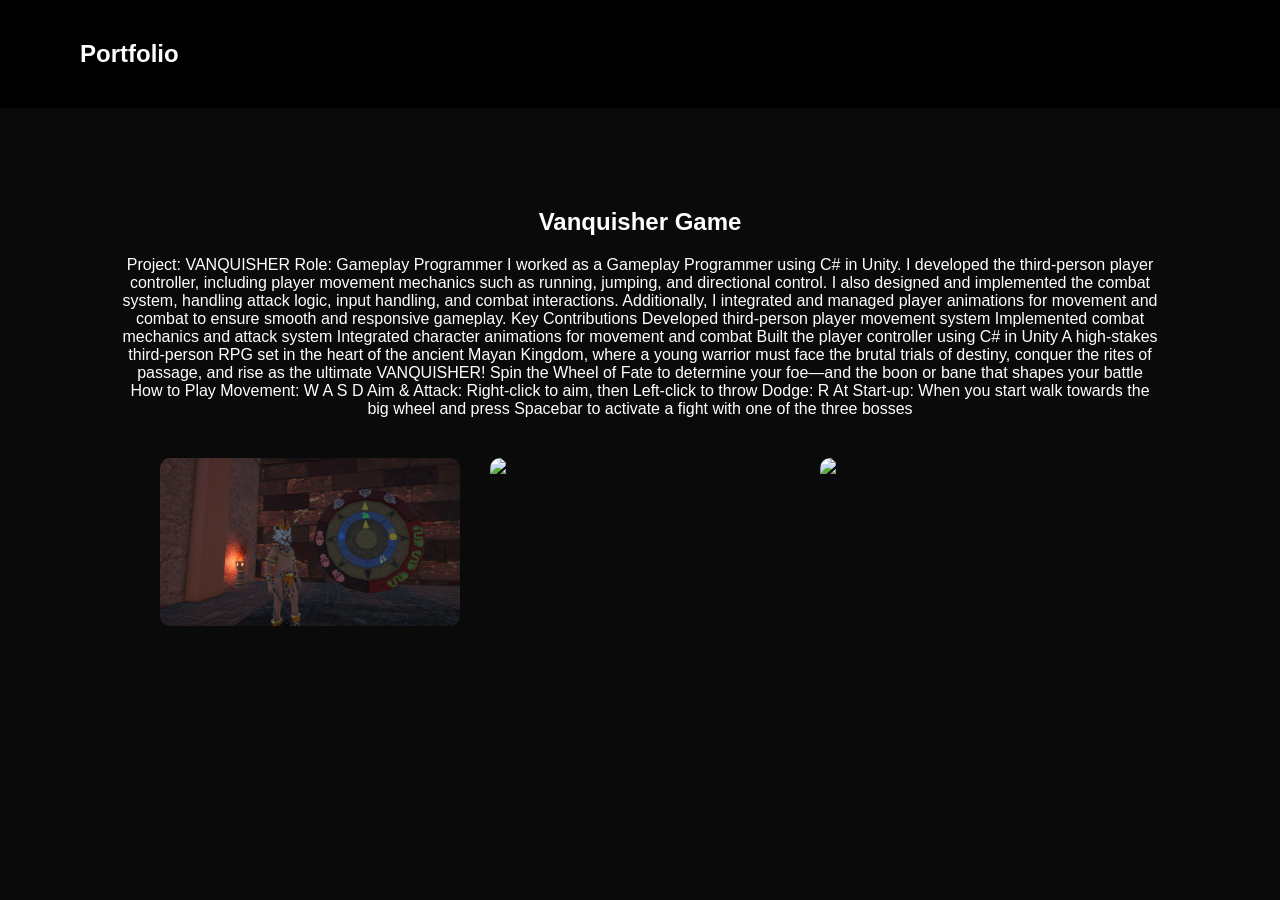
==== vanquisher.html @ a4947632 "Update vanquisher.html" ====
<!DOCTYPE html>
<html lang="en">

<head>
<meta charset="UTF-8">
<title>Vanquisher Game</title>

<link rel="stylesheet" href="style.css">

</head>

<body>

<nav class="navbar">
<h2>Portfolio</h2>
</nav>

<section class="game-page">

<h1>Vanquisher Game</h1>

<p>
Project: VANQUISHER
Role: Gameplay Programmer

I worked as a Gameplay Programmer using C# in Unity. I developed the third-person player controller, including player movement mechanics such as running, jumping, and directional control. I also designed and implemented the combat system, handling attack logic, input handling, and combat interactions. Additionally, I integrated and managed player animations for movement and combat to ensure smooth and responsive gameplay.

Key Contributions

Developed third-person player movement system

Implemented combat mechanics and attack system

Integrated character animations for movement and combat

Built the player controller using C# in Unity

  
A high-stakes third-person RPG set in the heart of the ancient Mayan Kingdom, where a young warrior must face the brutal trials of destiny, conquer the rites of passage, and rise as the ultimate VANQUISHER!

Spin the Wheel of Fate to determine your foe—and the boon or bane that shapes your battle

How to Play

Movement: W A S D

Aim & Attack: Right-click to aim, then Left-click to throw

Dodge: R

At Start-up: When you start walk towards the big wheel and press Spacebar to activate a fight with one of the three bosses

</p>

<div class="game-images">

<img src="images/Ekmi+w.jpg">
<img src="images/game2.jpg">
<img src="images/game3.jpg">

</div>

</section>

</body>

</html>
---- style.css ----
body{
margin:0;
font-family:'Inter',sans-serif;
background:#0a0a0a;
color:white;
}


/* NAVBAR */

.navbar{
display:flex;
justify-content:space-between;
padding:20px 80px;
background:black;
}

.navbar ul{
display:flex;
gap:30px;
list-style:none;
}


/* INTRO SECTION */

.intro{
padding:80px 100px;
}

.intro-container{
display:flex;
align-items:center;
justify-content:space-between;
gap:60px;
}

.intro-text{
width:50%;
}

.intro-text h1{
font-size:48px;
margin-bottom:20px;
}

.intro-text p{
font-size:18px;
line-height:1.6;
opacity:0.8;
}

.intro-image{
width:50%;
display:flex;
justify-content:flex-end;
}

.intro-image img{
width:450px;
border-radius:10px;
}

/* PROFILE IMAGE CONTAINER */

.profile-circle{
width:260px;
height:260px;
border-radius:50%;
display:flex;
align-items:center;
justify-content:center;
position:relative;
}

/* PROFILE IMAGE */

.profile-circle img{
width:240px;
height:240px;
border-radius:50%;
object-fit:cover;
z-index:2;
}

/* NEON ROTATING BORDER */

.profile-circle::before{
content:"";
position:absolute;
width:280px;
height:280px;
border-radius:50%;

background:linear-gradient(
0deg,
#00f7ff,
#ff00ff,
#00f7ff
);

animation:spin 4s linear infinite;

filter:blur(8px);
opacity:0.9;
}

/* INNER BACKGROUND */

.profile-circle::after{
content:"";
position:absolute;
width:260px;
height:260px;
background:#0a0a0a;
border-radius:50%;
z-index:1;
}

/* ROTATION ANIMATION */

@keyframes spin{
0%{
transform:rotate(0deg);
}

100%{
transform:rotate(360deg);
}
}

/* WORK SECTION */

.work{
padding:100px 80px;
text-align:center;
}

.grid{
display:grid;
grid-template-columns:repeat(auto-fit,minmax(250px,1fr));
gap:30px;
margin-top:40px;
}

.card{
background:#111;
padding:20px;
border-radius:10px;
transition:0.3s;
}

.card img{
width:100%;
border-radius:8px;
}

.card:hover{
transform:translateY(-10px);
box-shadow:0 0 15px rgba(255,255,255,0.2);
}


.card-link{
text-decoration:none;
color:white;
}

.game-page{
padding:80px 120px;
text-align:center;
}

.game-images{
margin-top:40px;
display:flex;
gap:30px;
justify-content:center;
flex-wrap:wrap;
}

.game-images img{
width:300px;
border-radius:10px;
}


/* ABOUT */

.about{
padding:100px 80px;
text-align:center;
}

.about p{
max-width:600px;
margin:auto;
opacity:0.8;
}


/* FOOTER */

footer{
padding:30px;
text-align:center;
background:black;
margin-top:60px;
};
text-align:center;
background:black;
}
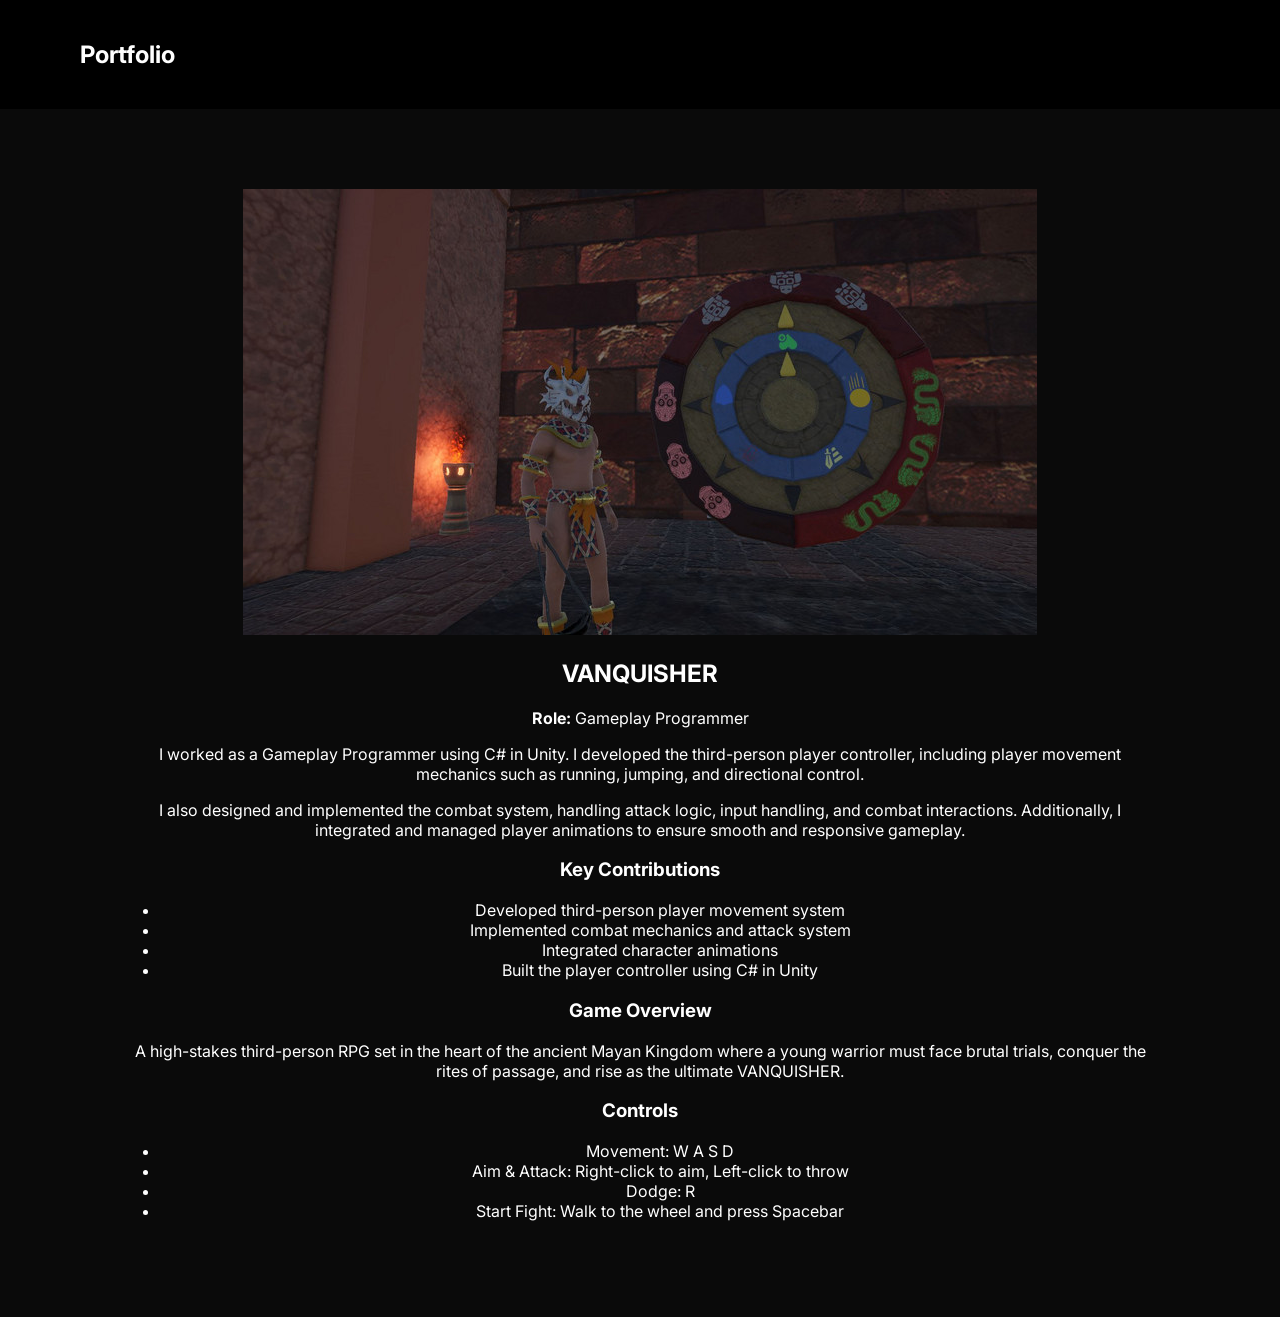
==== commit 8376f59a: "Update vanquisher.html" ====
--- a/vanquisher.html
+++ b/vanquisher.html
@@ -7,6 +7,8 @@
 
 <link rel="stylesheet" href="style.css">
 
+<link href="https://fonts.googleapis.com/css2?family=Orbitron:wght@400;600&family=Inter:wght@300;500&display=swap" rel="stylesheet">
+
 </head>
 
 <body>
@@ -15,48 +17,57 @@
 <h2>Portfolio</h2>
 </nav>
 
+
 <section class="game-page">
 
-<h1>Vanquisher Game</h1>
+<div class="game-container">
+
+<div class="game-image">
+<img src="images/Ekmi+w.jpg" alt="Vanquisher Game">
+</div>
+
+
+<div class="game-info">
+
+<h1>VANQUISHER</h1>
+
+<p class="role">
+<strong>Role:</strong> Gameplay Programmer
+</p>
 
 <p>
-Project: VANQUISHER
-Role: Gameplay Programmer
-
-I worked as a Gameplay Programmer using C# in Unity. I developed the third-person player controller, including player movement mechanics such as running, jumping, and directional control. I also designed and implemented the combat system, handling attack logic, input handling, and combat interactions. Additionally, I integrated and managed player animations for movement and combat to ensure smooth and responsive gameplay.
-
-Key Contributions
-
-Developed third-person player movement system
-
-Implemented combat mechanics and attack system
-
-Integrated character animations for movement and combat
-
-Built the player controller using C# in Unity
-
-  
-A high-stakes third-person RPG set in the heart of the ancient Mayan Kingdom, where a young warrior must face the brutal trials of destiny, conquer the rites of passage, and rise as the ultimate VANQUISHER!
-
-Spin the Wheel of Fate to determine your foe—and the boon or bane that shapes your battle
-
-How to Play
-
-Movement: W A S D
-
-Aim & Attack: Right-click to aim, then Left-click to throw
-
-Dodge: R
-
-At Start-up: When you start walk towards the big wheel and press Spacebar to activate a fight with one of the three bosses
-
+I worked as a Gameplay Programmer using C# in Unity. I developed the third-person player controller, including player movement mechanics such as running, jumping, and directional control.
 </p>
 
-<div class="game-images">
+<p>
+I also designed and implemented the combat system, handling attack logic, input handling, and combat interactions. Additionally, I integrated and managed player animations to ensure smooth and responsive gameplay.
+</p>
 
-<img src="images/Ekmi+w.jpg">
-<img src="images/game2.jpg">
-<img src="images/game3.jpg">
+<h3>Key Contributions</h3>
+
+<ul>
+<li>Developed third-person player movement system</li>
+<li>Implemented combat mechanics and attack system</li>
+<li>Integrated character animations</li>
+<li>Built the player controller using C# in Unity</li>
+</ul>
+
+<h3>Game Overview</h3>
+
+<p>
+A high-stakes third-person RPG set in the heart of the ancient Mayan Kingdom where a young warrior must face brutal trials, conquer the rites of passage, and rise as the ultimate VANQUISHER.
+</p>
+
+<h3>Controls</h3>
+
+<ul>
+<li>Movement: W A S D</li>
+<li>Aim & Attack: Right-click to aim, Left-click to throw</li>
+<li>Dodge: R</li>
+<li>Start Fight: Walk to the wheel and press Spacebar</li>
+</ul>
+
+</div>
 
 </div>
 
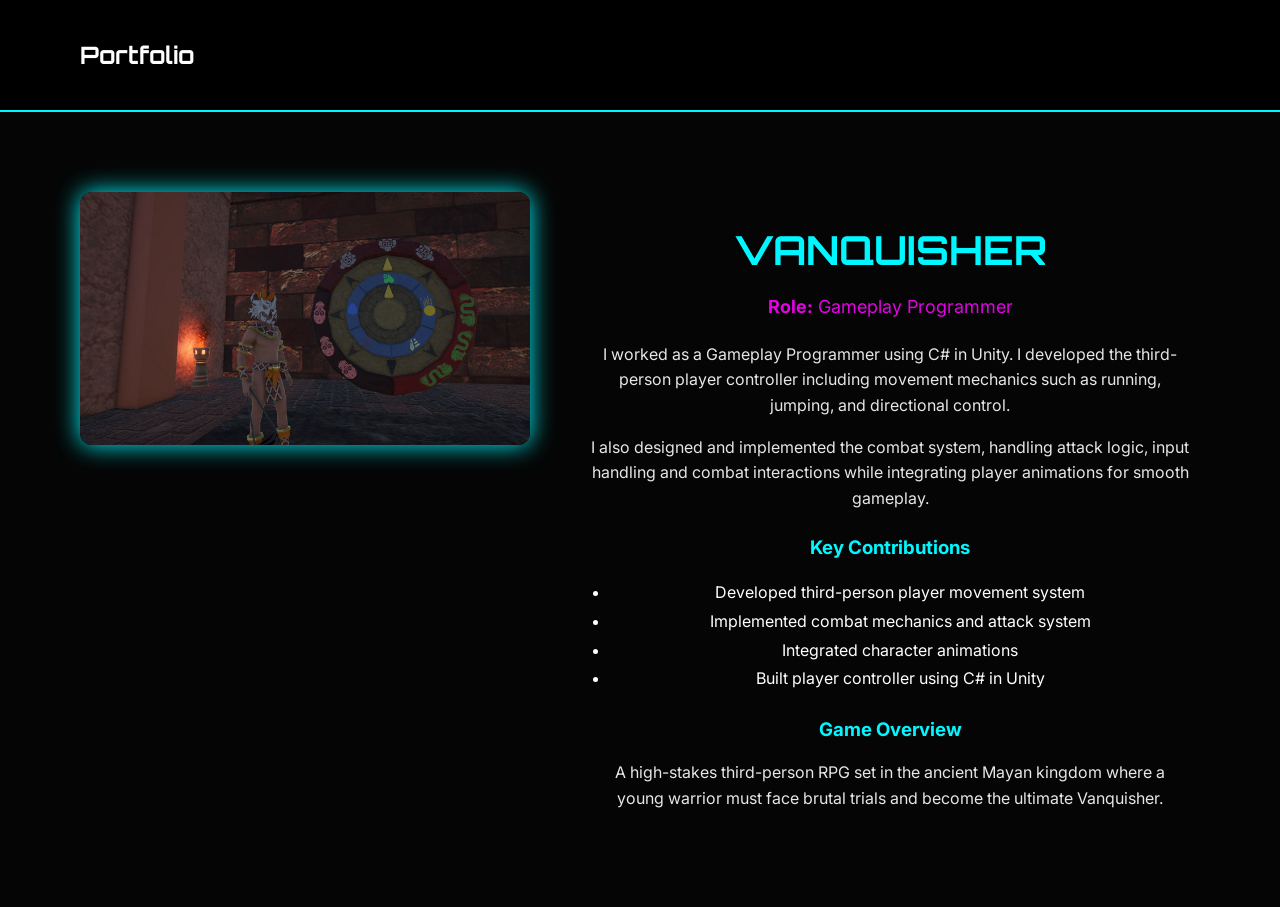
==== commit 62841729: "Update vanquisher.html" ====
--- a/vanquisher.html
+++ b/vanquisher.html
@@ -7,7 +7,7 @@
 
 <link rel="stylesheet" href="style.css">
 
-<link href="https://fonts.googleapis.com/css2?family=Orbitron:wght@400;600&family=Inter:wght@300;500&display=swap" rel="stylesheet">
+<link href="https://fonts.googleapis.com/css2?family=Orbitron:wght@500;700&family=Inter:wght@300;500&display=swap" rel="stylesheet">
 
 </head>
 
@@ -17,30 +17,26 @@
 <h2>Portfolio</h2>
 </nav>
 
-
 <section class="game-page">
 
 <div class="game-container">
 
 <div class="game-image">
-<img src="images/Ekmi+w.jpg" alt="Vanquisher Game">
+<img src="images/Ekmi+w.jpg" alt="Vanquisher">
 </div>
-
 
 <div class="game-info">
 
 <h1>VANQUISHER</h1>
 
-<p class="role">
-<strong>Role:</strong> Gameplay Programmer
+<p class="role"><strong>Role:</strong> Gameplay Programmer</p>
+
+<p>
+I worked as a Gameplay Programmer using C# in Unity. I developed the third-person player controller including movement mechanics such as running, jumping, and directional control.
 </p>
 
 <p>
-I worked as a Gameplay Programmer using C# in Unity. I developed the third-person player controller, including player movement mechanics such as running, jumping, and directional control.
-</p>
-
-<p>
-I also designed and implemented the combat system, handling attack logic, input handling, and combat interactions. Additionally, I integrated and managed player animations to ensure smooth and responsive gameplay.
+I also designed and implemented the combat system, handling attack logic, input handling and combat interactions while integrating player animations for smooth gameplay.
 </p>
 
 <h3>Key Contributions</h3>
@@ -49,23 +45,14 @@
 <li>Developed third-person player movement system</li>
 <li>Implemented combat mechanics and attack system</li>
 <li>Integrated character animations</li>
-<li>Built the player controller using C# in Unity</li>
+<li>Built player controller using C# in Unity</li>
 </ul>
 
 <h3>Game Overview</h3>
 
 <p>
-A high-stakes third-person RPG set in the heart of the ancient Mayan Kingdom where a young warrior must face brutal trials, conquer the rites of passage, and rise as the ultimate VANQUISHER.
+A high-stakes third-person RPG set in the ancient Mayan kingdom where a young warrior must face brutal trials and become the ultimate Vanquisher.
 </p>
-
-<h3>Controls</h3>
-
-<ul>
-<li>Movement: W A S D</li>
-<li>Aim & Attack: Right-click to aim, Left-click to throw</li>
-<li>Dodge: R</li>
-<li>Start Fight: Walk to the wheel and press Spacebar</li>
-</ul>
 
 </div>
 
@@ -74,5 +61,4 @@
 </section>
 
 </body>
-
 </html>
--- a/style.css
+++ b/style.css
@@ -185,6 +185,87 @@
 }
 
 
+body{
+margin:0;
+background:#050505;
+color:white;
+font-family:'Inter',sans-serif;
+}
+
+/* NAVBAR */
+
+.navbar{
+padding:20px 80px;
+background:black;
+border-bottom:2px solid #00f7ff;
+font-family:'Orbitron';
+}
+
+/* GAME PAGE */
+
+.game-page{
+padding:80px;
+}
+
+/* LAYOUT */
+
+.game-container{
+display:flex;
+align-items:flex-start;
+gap:60px;
+}
+
+/* IMAGE */
+
+.game-image img{
+width:450px;
+border-radius:12px;
+box-shadow:0 0 25px #00f7ff;
+}
+
+/* TEXT AREA */
+
+.game-info{
+max-width:600px;
+}
+
+.game-info h1{
+font-family:'Orbitron';
+font-size:40px;
+color:#00f7ff;
+margin-bottom:10px;
+}
+
+/* ROLE */
+
+.role{
+font-size:18px;
+color:#ff00ff;
+margin-bottom:20px;
+}
+
+/* LIST */
+
+.game-info ul{
+padding-left:20px;
+line-height:1.8;
+}
+
+/* HEADINGS */
+
+.game-info h3{
+color:#00f7ff;
+margin-top:25px;
+}
+
+/* PARAGRAPH */
+
+.game-info p{
+line-height:1.6;
+opacity:0.9;
+}
+
+
 /* ABOUT */
 
 .about{
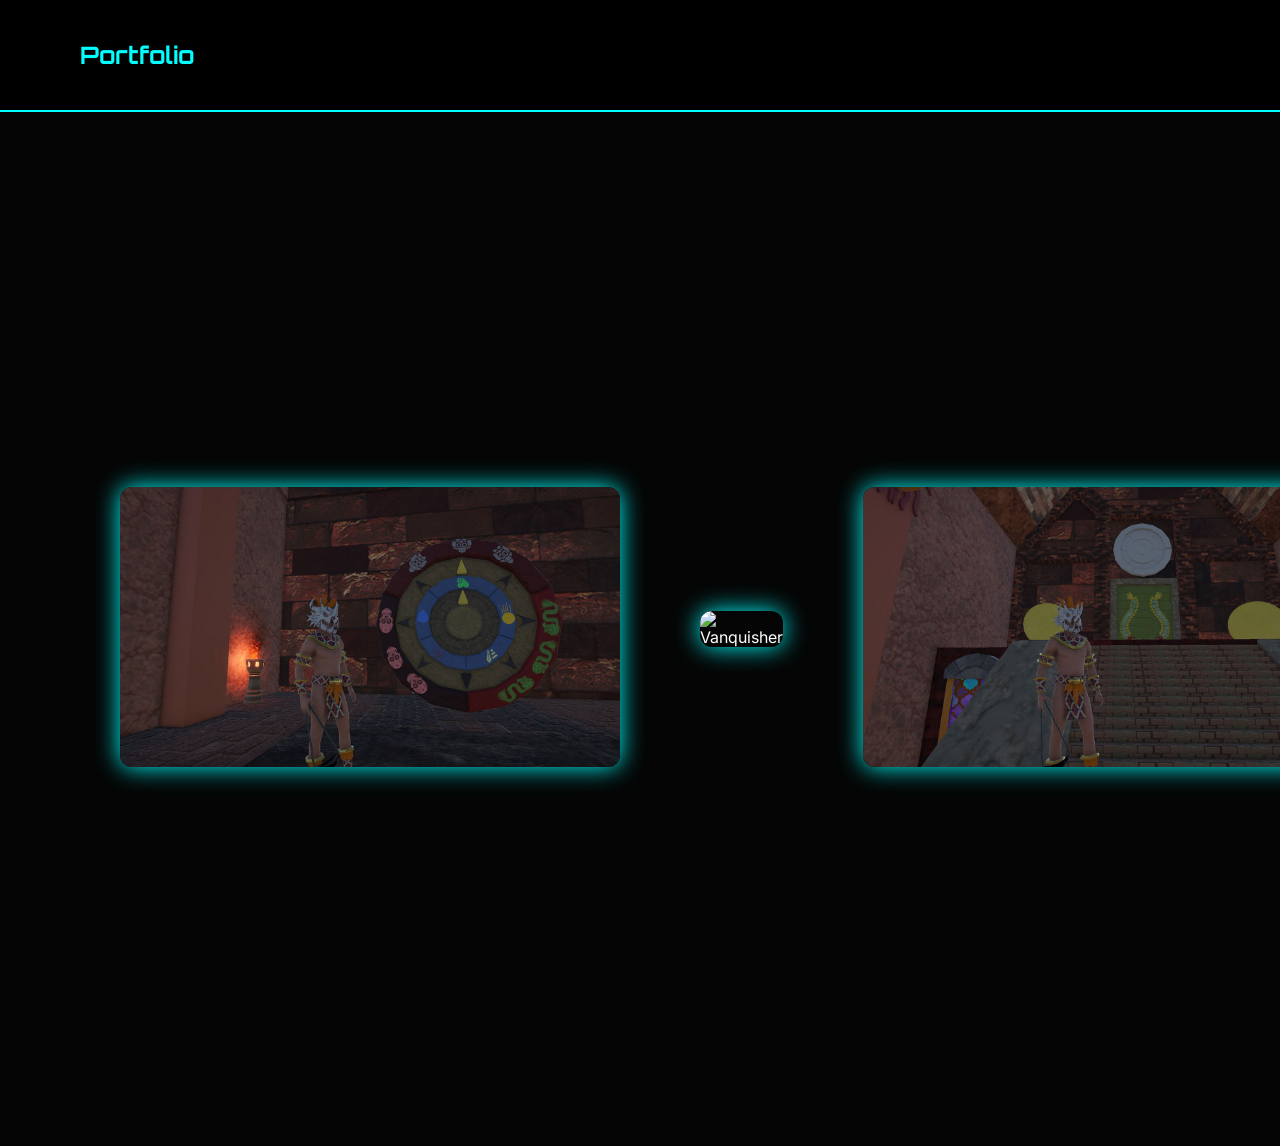
==== commit 5977c0d1: "Update vanquisher.html" ====
--- a/vanquisher.html
+++ b/vanquisher.html
@@ -24,6 +24,14 @@
 <div class="game-image">
 <img src="images/Ekmi+w.jpg" alt="Vanquisher">
 </div>
+
+<div class="game-image">
+<img src="images/cbLg4w.jpg" alt="Vanquisher">
+</div> 
+
+<div class="game-image">
+<img src="images/d0Uqd+.jpg" alt="Vanquisher">
+</div>   
 
 <div class="game-info">
 
--- a/style.css
+++ b/style.css
@@ -184,6 +184,7 @@
 border-radius:10px;
 }
 
+/* van */
 
 body{
 margin:0;
@@ -197,33 +198,34 @@
 .navbar{
 padding:20px 80px;
 background:black;
-border-bottom:2px solid #00f7ff;
+border-bottom:2px solid #00ffff;
 font-family:'Orbitron';
-}
-
-/* GAME PAGE */
+color:#00ffff;
+}
+
+/* PAGE */
 
 .game-page{
-padding:80px;
+padding:80px 120px;
 }
 
 /* LAYOUT */
 
 .game-container{
 display:flex;
-align-items:flex-start;
-gap:60px;
+align-items:center;
+gap:80px;
 }
 
 /* IMAGE */
 
 .game-image img{
-width:450px;
+width:500px;
 border-radius:12px;
-box-shadow:0 0 25px #00f7ff;
-}
-
-/* TEXT AREA */
+box-shadow:0 0 25px #00ffff;
+}
+
+/* TEXT */
 
 .game-info{
 max-width:600px;
@@ -231,8 +233,8 @@
 
 .game-info h1{
 font-family:'Orbitron';
-font-size:40px;
-color:#00f7ff;
+font-size:42px;
+color:#00ffff;
 margin-bottom:10px;
 }
 
@@ -244,6 +246,13 @@
 margin-bottom:20px;
 }
 
+/* HEADINGS */
+
+.game-info h3{
+color:#00ffff;
+margin-top:25px;
+}
+
 /* LIST */
 
 .game-info ul{
@@ -251,20 +260,12 @@
 line-height:1.8;
 }
 
-/* HEADINGS */
-
-.game-info h3{
-color:#00f7ff;
-margin-top:25px;
-}
-
 /* PARAGRAPH */
 
 .game-info p{
-line-height:1.6;
+line-height:1.7;
 opacity:0.9;
 }
-
 
 /* ABOUT */
 
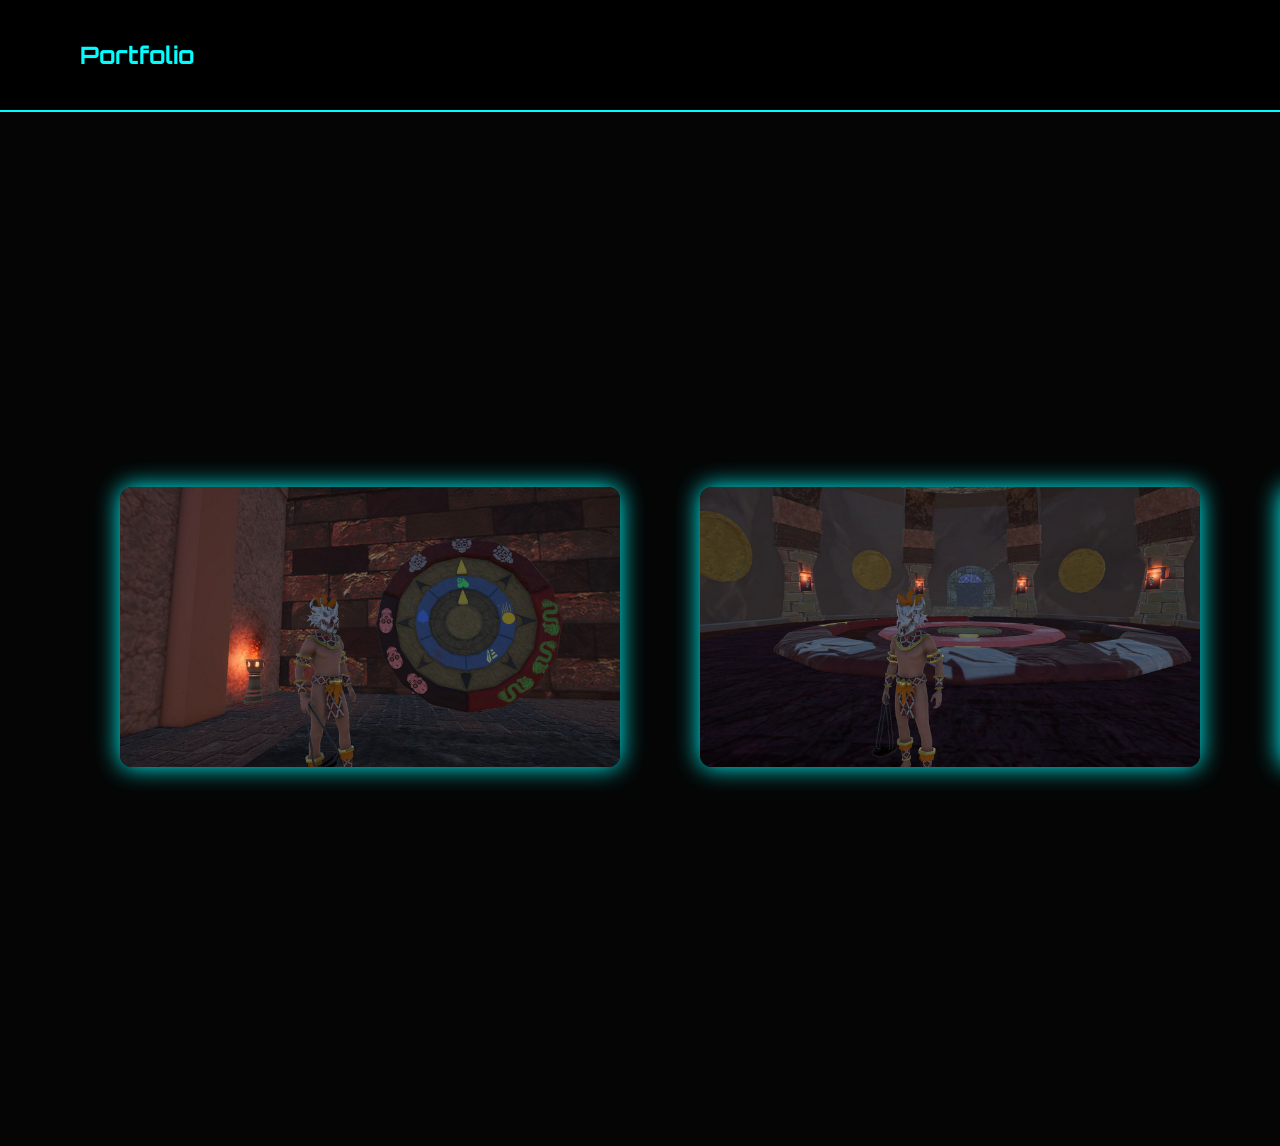
==== commit 897ddc5b: "Update vanquisher.html" ====
--- a/vanquisher.html
+++ b/vanquisher.html
@@ -26,7 +26,7 @@
 </div>
 
 <div class="game-image">
-<img src="images/cbLg4w.jpg" alt="Vanquisher">
+<img src="images/cbLg4W.jpg" alt="Vanquisher">
 </div> 
 
 <div class="game-image">
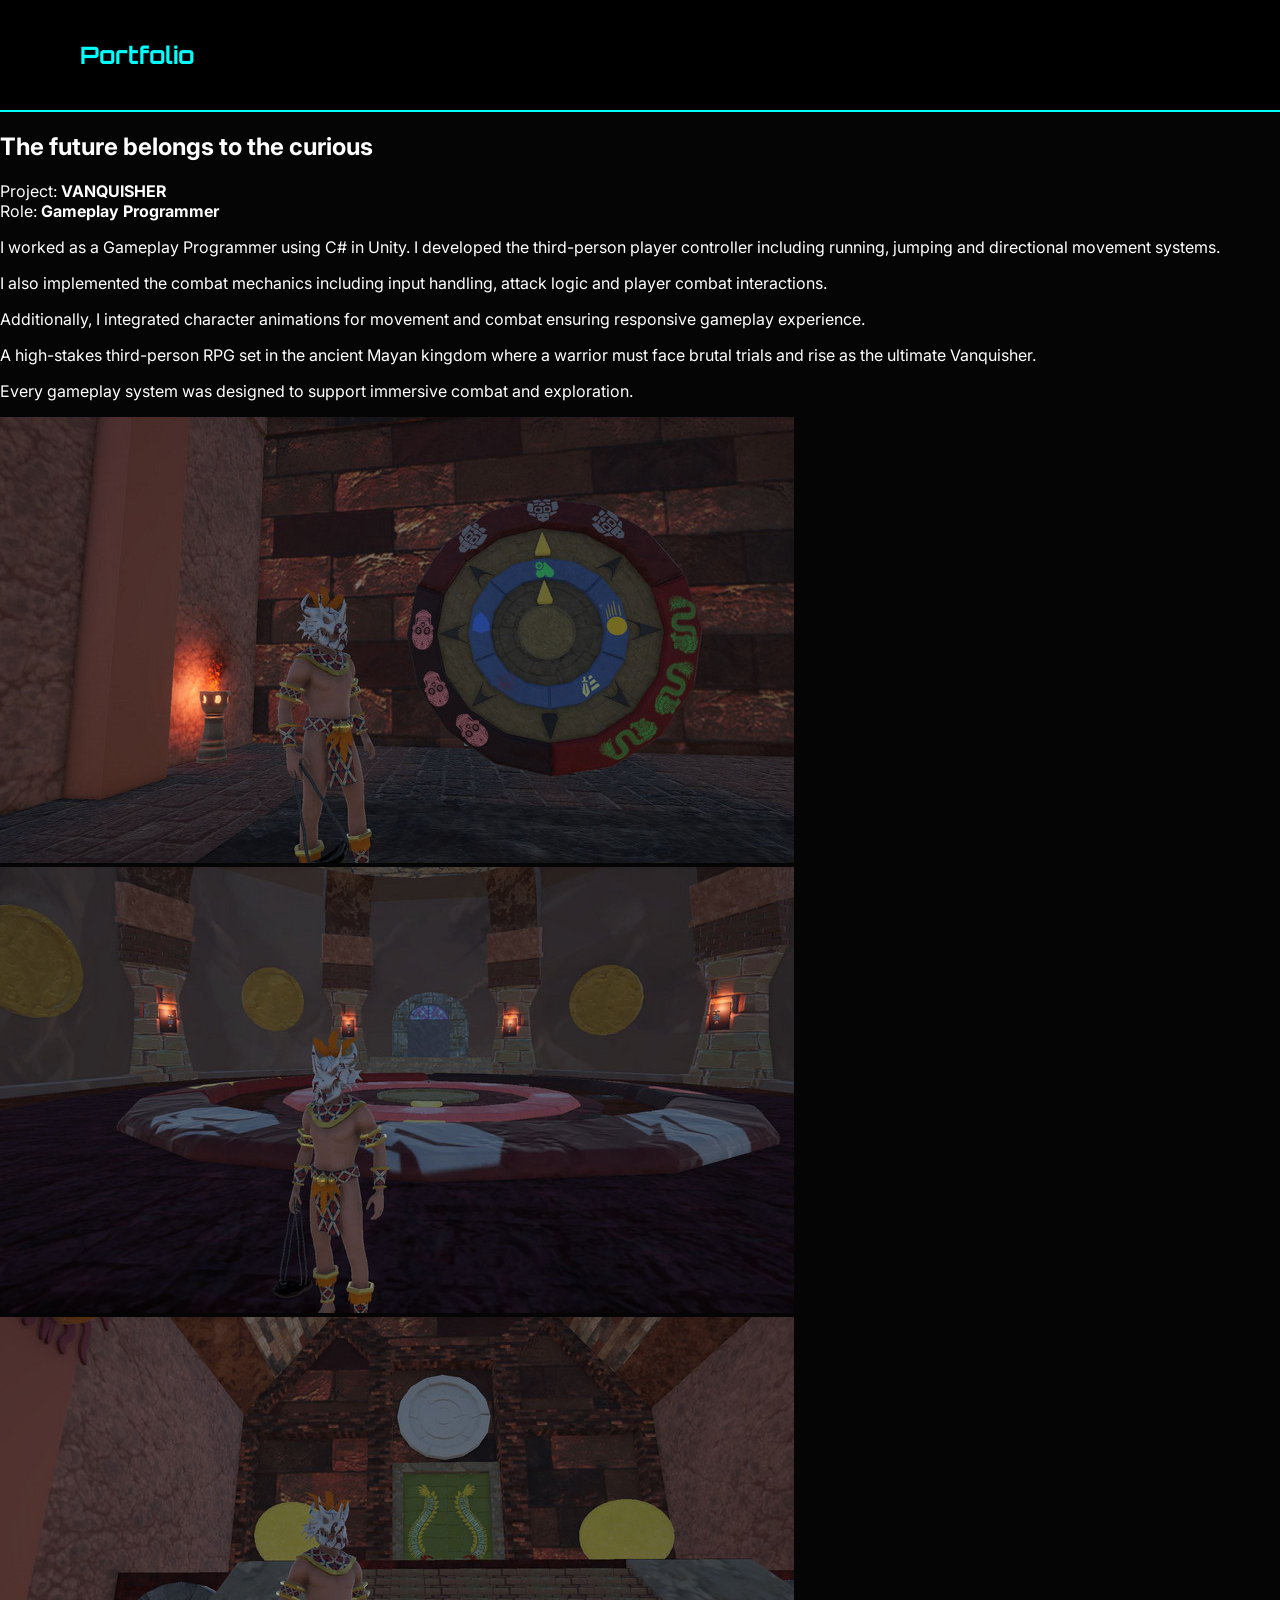
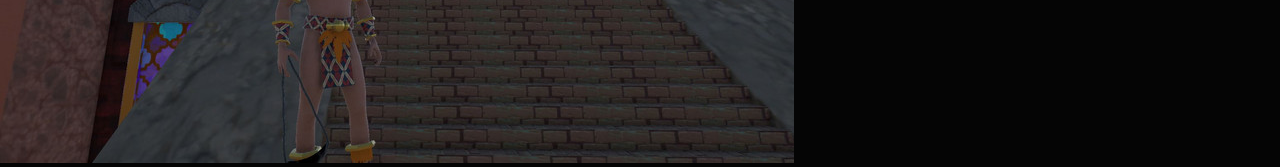
==== commit 8066b854: "Update vanquisher.html" ====
--- a/vanquisher.html
+++ b/vanquisher.html
@@ -7,7 +7,7 @@
 
 <link rel="stylesheet" href="style.css">
 
-<link href="https://fonts.googleapis.com/css2?family=Orbitron:wght@500;700&family=Inter:wght@300;500&display=swap" rel="stylesheet">
+<link href="https://fonts.googleapis.com/css2?family=Orbitron:wght@500;700&family=Inter:wght@300;400;500&display=swap" rel="stylesheet">
 
 </head>
 
@@ -17,56 +17,59 @@
 <h2>Portfolio</h2>
 </nav>
 
-<section class="game-page">
 
-<div class="game-container">
+<section class="hero">
+<h1>The future belongs to the <span>curious</span></h1>
+</section>
 
-<div class="game-image">
-<img src="images/Ekmi+w.jpg" alt="Vanquisher">
-</div>
 
-<div class="game-image">
-<img src="images/cbLg4W.jpg" alt="Vanquisher">
-</div> 
+<section class="game-description">
 
-<div class="game-image">
-<img src="images/d0Uqd+.jpg" alt="Vanquisher">
-</div>   
-
-<div class="game-info">
-
-<h1>VANQUISHER</h1>
-
-<p class="role"><strong>Role:</strong> Gameplay Programmer</p>
+<div class="desc-column">
 
 <p>
-I worked as a Gameplay Programmer using C# in Unity. I developed the third-person player controller including movement mechanics such as running, jumping, and directional control.
+Project: <strong>VANQUISHER</strong><br>
+Role: <strong>Gameplay Programmer</strong>
 </p>
 
 <p>
-I also designed and implemented the combat system, handling attack logic, input handling and combat interactions while integrating player animations for smooth gameplay.
+I worked as a Gameplay Programmer using C# in Unity. I developed the third-person player controller including running, jumping and directional movement systems.
 </p>
 
-<h3>Key Contributions</h3>
-
-<ul>
-<li>Developed third-person player movement system</li>
-<li>Implemented combat mechanics and attack system</li>
-<li>Integrated character animations</li>
-<li>Built player controller using C# in Unity</li>
-</ul>
-
-<h3>Game Overview</h3>
-
 <p>
-A high-stakes third-person RPG set in the ancient Mayan kingdom where a young warrior must face brutal trials and become the ultimate Vanquisher.
+I also implemented the combat mechanics including input handling, attack logic and player combat interactions.
 </p>
 
 </div>
+
+
+<div class="desc-column">
+
+<p>
+Additionally, I integrated character animations for movement and combat ensuring responsive gameplay experience.
+</p>
+
+<p>
+A high-stakes third-person RPG set in the ancient Mayan kingdom where a warrior must face brutal trials and rise as the ultimate Vanquisher.
+</p>
+
+<p>
+Every gameplay system was designed to support immersive combat and exploration.
+</p>
 
 </div>
 
 </section>
 
+
+<section class="gallery">
+
+<img src="images/Ekmi+w.jpg">
+<img src="images/cbLg4W.jpg">
+<img src="images/d0Uqd+.jpg">
+
+</section>
+
+
 </body>
 </html>
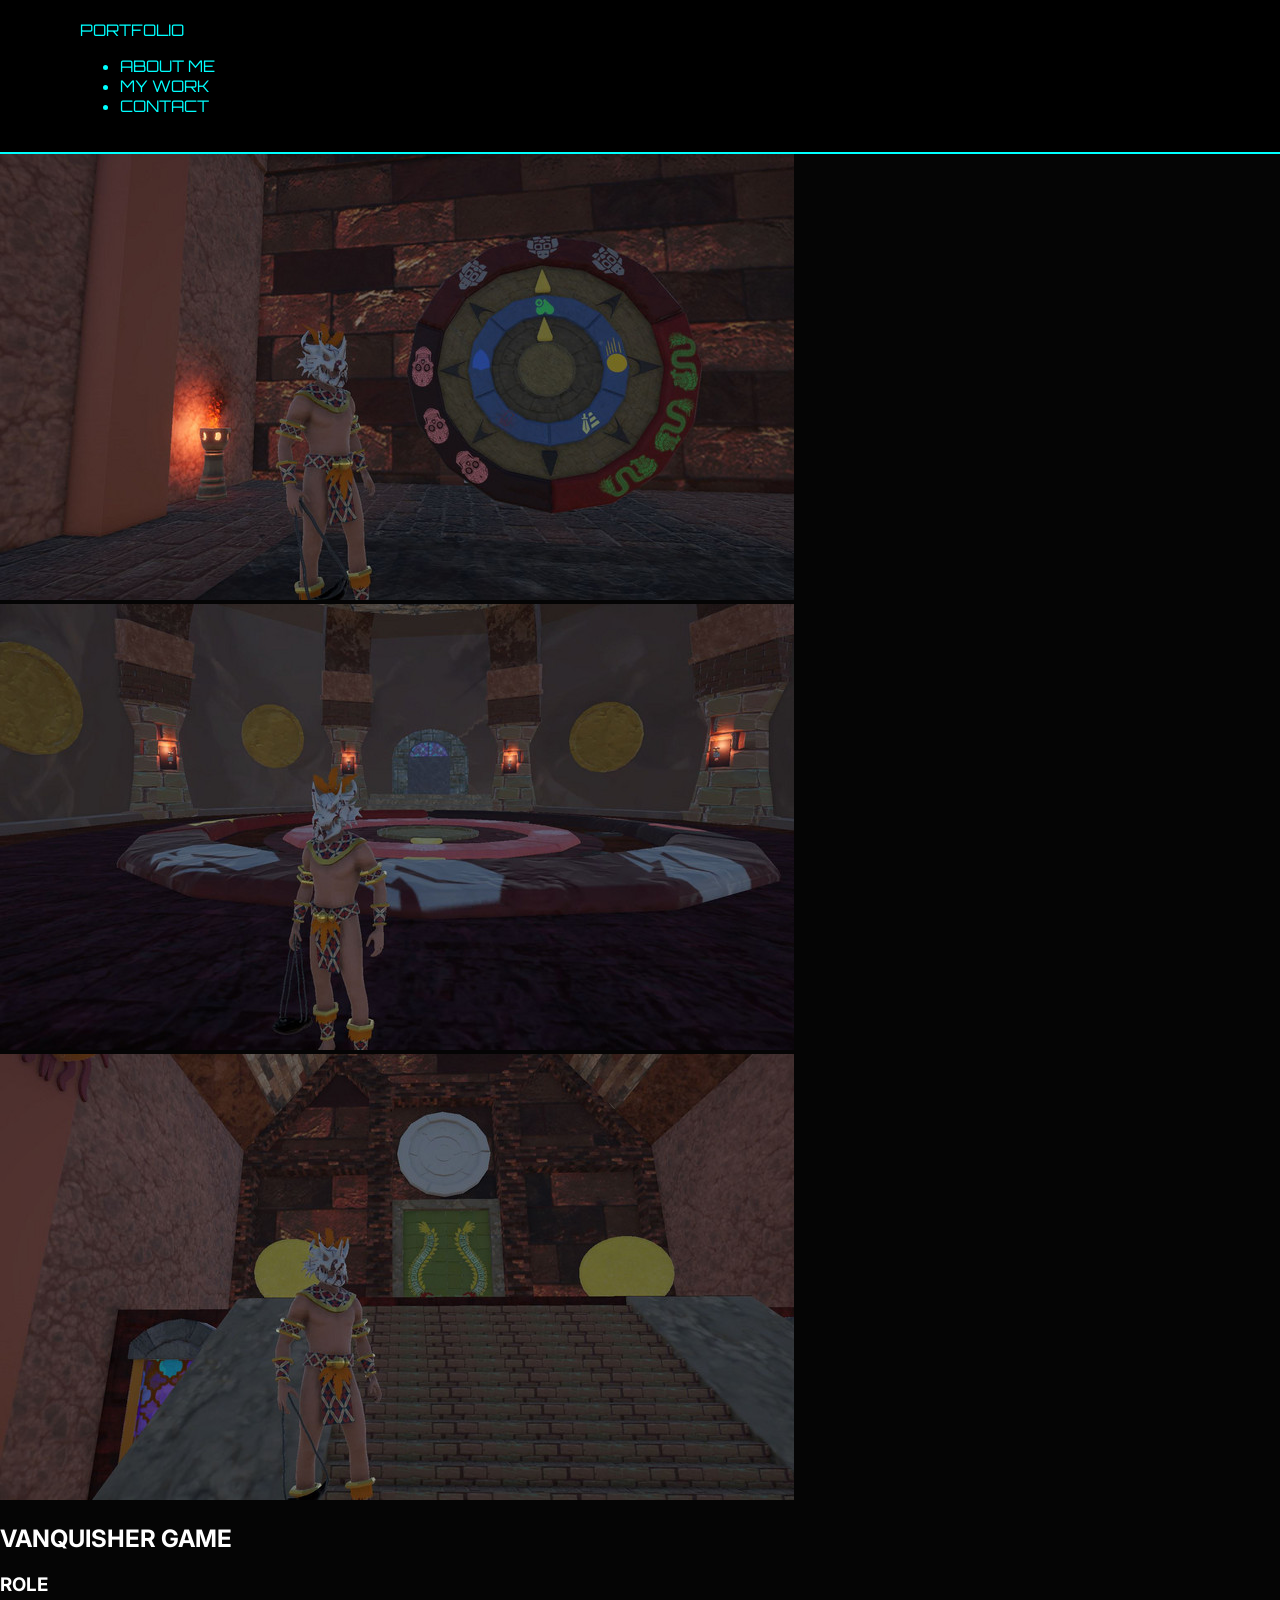
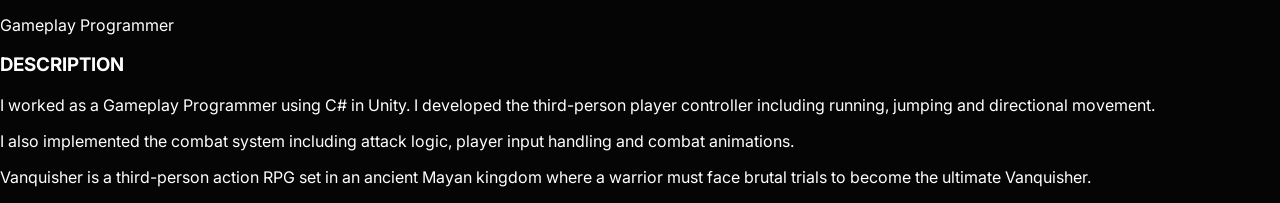
==== commit 29cc997d: "Update vanquisher.html" ====
--- a/vanquisher.html
+++ b/vanquisher.html
@@ -7,69 +7,64 @@
 
 <link rel="stylesheet" href="style.css">
 
-<link href="https://fonts.googleapis.com/css2?family=Orbitron:wght@500;700&family=Inter:wght@300;400;500&display=swap" rel="stylesheet">
+<link href="https://fonts.googleapis.com/css2?family=Orbitron:wght@400;600&family=Inter:wght@300;400&display=swap" rel="stylesheet">
 
 </head>
 
 <body>
 
 <nav class="navbar">
-<h2>Portfolio</h2>
+
+<div class="logo">PORTFOLIO</div>
+
+<ul>
+<li>ABOUT ME</li>
+<li>MY WORK</li>
+<li>CONTACT</li>
+</ul>
+
 </nav>
 
 
-<section class="hero">
-<h1>The future belongs to the <span>curious</span></h1>
-</section>
+<section class="game-layout">
 
+<div class="image-column">
 
-<section class="game-description">
-
-<div class="desc-column">
-
-<p>
-Project: <strong>VANQUISHER</strong><br>
-Role: <strong>Gameplay Programmer</strong>
-</p>
-
-<p>
-I worked as a Gameplay Programmer using C# in Unity. I developed the third-person player controller including running, jumping and directional movement systems.
-</p>
-
-<p>
-I also implemented the combat mechanics including input handling, attack logic and player combat interactions.
-</p>
+<img src="images/Ekmi+w.jpg">
+<img src="images/cbLg4W.jpg">
+<img src="images/d0Uqd+.jpg">
 
 </div>
 
 
-<div class="desc-column">
+<div class="game-info">
+
+<h1>VANQUISHER GAME</h1>
+
+<h3>ROLE</h3>
 
 <p>
-Additionally, I integrated character animations for movement and combat ensuring responsive gameplay experience.
+Gameplay Programmer
+</p>
+
+<h3>DESCRIPTION</h3>
+
+<p>
+I worked as a Gameplay Programmer using C# in Unity. I developed the third-person player controller including running, jumping and directional movement.
 </p>
 
 <p>
-A high-stakes third-person RPG set in the ancient Mayan kingdom where a warrior must face brutal trials and rise as the ultimate Vanquisher.
+I also implemented the combat system including attack logic, player input handling and combat animations.
 </p>
 
 <p>
-Every gameplay system was designed to support immersive combat and exploration.
+Vanquisher is a third-person action RPG set in an ancient Mayan kingdom where a warrior must face brutal trials to become the ultimate Vanquisher.
 </p>
 
 </div>
 
 </section>
 
+</body>
 
-<section class="gallery">
-
-<img src="images/Ekmi+w.jpg">
-<img src="images/cbLg4W.jpg">
-<img src="images/d0Uqd+.jpg">
-
-</section>
-
-
-</body>
 </html>
--- a/style.css
+++ b/style.css
@@ -1,191 +1,3 @@
-body{
-margin:0;
-font-family:'Inter',sans-serif;
-background:#0a0a0a;
-color:white;
-}
-
-
-/* NAVBAR */
-
-.navbar{
-display:flex;
-justify-content:space-between;
-padding:20px 80px;
-background:black;
-}
-
-.navbar ul{
-display:flex;
-gap:30px;
-list-style:none;
-}
-
-
-/* INTRO SECTION */
-
-.intro{
-padding:80px 100px;
-}
-
-.intro-container{
-display:flex;
-align-items:center;
-justify-content:space-between;
-gap:60px;
-}
-
-.intro-text{
-width:50%;
-}
-
-.intro-text h1{
-font-size:48px;
-margin-bottom:20px;
-}
-
-.intro-text p{
-font-size:18px;
-line-height:1.6;
-opacity:0.8;
-}
-
-.intro-image{
-width:50%;
-display:flex;
-justify-content:flex-end;
-}
-
-.intro-image img{
-width:450px;
-border-radius:10px;
-}
-
-/* PROFILE IMAGE CONTAINER */
-
-.profile-circle{
-width:260px;
-height:260px;
-border-radius:50%;
-display:flex;
-align-items:center;
-justify-content:center;
-position:relative;
-}
-
-/* PROFILE IMAGE */
-
-.profile-circle img{
-width:240px;
-height:240px;
-border-radius:50%;
-object-fit:cover;
-z-index:2;
-}
-
-/* NEON ROTATING BORDER */
-
-.profile-circle::before{
-content:"";
-position:absolute;
-width:280px;
-height:280px;
-border-radius:50%;
-
-background:linear-gradient(
-0deg,
-#00f7ff,
-#ff00ff,
-#00f7ff
-);
-
-animation:spin 4s linear infinite;
-
-filter:blur(8px);
-opacity:0.9;
-}
-
-/* INNER BACKGROUND */
-
-.profile-circle::after{
-content:"";
-position:absolute;
-width:260px;
-height:260px;
-background:#0a0a0a;
-border-radius:50%;
-z-index:1;
-}
-
-/* ROTATION ANIMATION */
-
-@keyframes spin{
-0%{
-transform:rotate(0deg);
-}
-
-100%{
-transform:rotate(360deg);
-}
-}
-
-/* WORK SECTION */
-
-.work{
-padding:100px 80px;
-text-align:center;
-}
-
-.grid{
-display:grid;
-grid-template-columns:repeat(auto-fit,minmax(250px,1fr));
-gap:30px;
-margin-top:40px;
-}
-
-.card{
-background:#111;
-padding:20px;
-border-radius:10px;
-transition:0.3s;
-}
-
-.card img{
-width:100%;
-border-radius:8px;
-}
-
-.card:hover{
-transform:translateY(-10px);
-box-shadow:0 0 15px rgba(255,255,255,0.2);
-}
-
-
-.card-link{
-text-decoration:none;
-color:white;
-}
-
-.game-page{
-padding:80px 120px;
-text-align:center;
-}
-
-.game-images{
-margin-top:40px;
-display:flex;
-gap:30px;
-justify-content:center;
-flex-wrap:wrap;
-}
-
-.game-images img{
-width:300px;
-border-radius:10px;
-}
-
-/* van */
-
 body{
 margin:0;
 background:#050505;
@@ -203,92 +15,54 @@
 color:#00ffff;
 }
 
-/* PAGE */
 
-.game-page{
-padding:80px 120px;
-}
+/* HERO TITLE */
 
-/* LAYOUT */
-
-.game-container{
-display:flex;
-align-items:center;
-gap:80px;
-}
-
-/* IMAGE */
-
-.game-image img{
-width:500px;
-border-radius:12px;
-box-shadow:0 0 25px #00ffff;
-}
-
-/* TEXT */
-
-.game-info{
-max-width:600px;
-}
-
-.game-info h1{
-font-family:'Orbitron';
-font-size:42px;
-color:#00ffff;
-margin-bottom:10px;
-}
-
-/* ROLE */
-
-.role{
-font-size:18px;
-color:#ff00ff;
-margin-bottom:20px;
-}
-
-/* HEADINGS */
-
-.game-info h3{
-color:#00ffff;
-margin-top:25px;
-}
-
-/* LIST */
-
-.game-info ul{
-padding-left:20px;
-line-height:1.8;
-}
-
-/* PARAGRAPH */
-
-.game-info p{
-line-height:1.7;
-opacity:0.9;
-}
-
-/* ABOUT */
-
-.about{
-padding:100px 80px;
+.hero{
+padding:120px 80px 40px 80px;
 text-align:center;
 }
 
-.about p{
-max-width:600px;
-margin:auto;
-opacity:0.8;
+.hero h1{
+font-size:64px;
+font-weight:300;
+letter-spacing:1px;
+}
+
+.hero span{
+font-weight:700;
+color:#00ffff;
 }
 
 
-/* FOOTER */
+/* DESCRIPTION SECTION */
 
-footer{
-padding:30px;
-text-align:center;
-background:black;
-margin-top:60px;
-};
-text-align:center;
-background:black;
+.game-description{
+display:flex;
+gap:80px;
+padding:40px 120px;
 }
+
+.desc-column{
+flex:1;
+font-size:18px;
+line-height:1.7;
+opacity:0.85;
+}
+
+
+/* IMAGE GALLERY */
+
+.gallery{
+display:flex;
+flex-direction:column;
+align-items:center;
+gap:60px;
+padding:80px 0;
+}
+
+.gallery img{
+width:900px;
+border-radius:12px;
+box-shadow:0 0 30px rgba(0,255,255,0.4);
+}
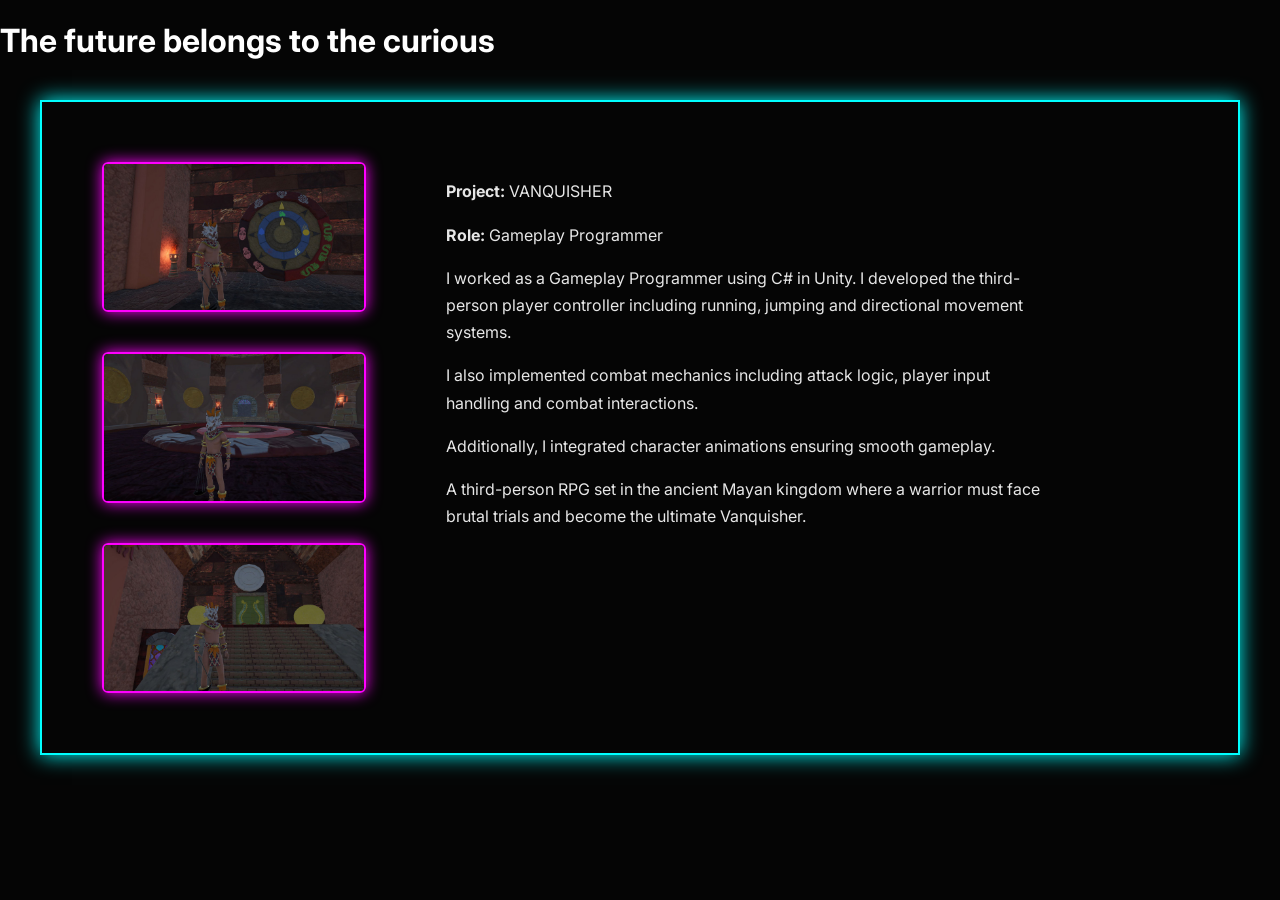
==== commit e2313f6b: "Update vanquisher.html" ====
--- a/vanquisher.html
+++ b/vanquisher.html
@@ -7,24 +7,13 @@
 
 <link rel="stylesheet" href="style.css">
 
-<link href="https://fonts.googleapis.com/css2?family=Orbitron:wght@400;600&family=Inter:wght@300;400&display=swap" rel="stylesheet">
+<link href="https://fonts.googleapis.com/css2?family=Orbitron:wght@400;600&family=Inter:wght@300;400;500&display=swap" rel="stylesheet">
 
 </head>
 
 <body>
 
-<nav class="navbar">
-
-<div class="logo">PORTFOLIO</div>
-
-<ul>
-<li>ABOUT ME</li>
-<li>MY WORK</li>
-<li>CONTACT</li>
-</ul>
-
-</nav>
-
+<h1 class="title">The future belongs to the curious</h1>
 
 <section class="game-layout">
 
@@ -36,29 +25,25 @@
 
 </div>
 
-
 <div class="game-info">
 
-<h1>VANQUISHER GAME</h1>
-
-<h3>ROLE</h3>
+<p><strong>Project:</strong> VANQUISHER</p>
+<p><strong>Role:</strong> Gameplay Programmer</p>
 
 <p>
-Gameplay Programmer
-</p>
-
-<h3>DESCRIPTION</h3>
-
-<p>
-I worked as a Gameplay Programmer using C# in Unity. I developed the third-person player controller including running, jumping and directional movement.
+I worked as a Gameplay Programmer using C# in Unity. I developed the third-person player controller including running, jumping and directional movement systems.
 </p>
 
 <p>
-I also implemented the combat system including attack logic, player input handling and combat animations.
+I also implemented combat mechanics including attack logic, player input handling and combat interactions.
 </p>
 
 <p>
-Vanquisher is a third-person action RPG set in an ancient Mayan kingdom where a warrior must face brutal trials to become the ultimate Vanquisher.
+Additionally, I integrated character animations ensuring smooth gameplay.
+</p>
+
+<p>
+A third-person RPG set in the ancient Mayan kingdom where a warrior must face brutal trials and become the ultimate Vanquisher.
 </p>
 
 </div>
@@ -66,5 +51,4 @@
 </section>
 
 </body>
-
 </html>
--- a/style.css
+++ b/style.css
@@ -5,64 +5,77 @@
 font-family:'Inter',sans-serif;
 }
 
+
 /* NAVBAR */
 
 .navbar{
-padding:20px 80px;
-background:black;
+display:flex;
+justify-content:space-between;
+align-items:center;
+padding:20px 60px;
 border-bottom:2px solid #00ffff;
+box-shadow:0 0 10px #00ffff;
 font-family:'Orbitron';
-color:#00ffff;
+}
+
+.navbar ul{
+display:flex;
+gap:40px;
+list-style:none;
+}
+
+.logo{
+letter-spacing:2px;
 }
 
 
-/* HERO TITLE */
+/* MAIN LAYOUT */
 
-.hero{
-padding:120px 80px 40px 80px;
-text-align:center;
-}
-
-.hero h1{
-font-size:64px;
-font-weight:300;
-letter-spacing:1px;
-}
-
-.hero span{
-font-weight:700;
-color:#00ffff;
+.game-layout{
+display:flex;
+gap:80px;
+padding:60px;
+border:2px solid #00ffff;
+box-shadow:0 0 20px #00ffff;
+margin:40px;
 }
 
 
-/* DESCRIPTION SECTION */
+/* IMAGE COLUMN */
 
-.game-description{
+.image-column{
 display:flex;
-gap:80px;
-padding:40px 120px;
+flex-direction:column;
+gap:40px;
 }
 
-.desc-column{
-flex:1;
-font-size:18px;
-line-height:1.7;
-opacity:0.85;
+.image-column img{
+width:260px;
+border:2px solid #ff00ff;
+box-shadow:0 0 15px #ff00ff;
+border-radius:6px;
 }
 
 
-/* IMAGE GALLERY */
+/* GAME INFO */
 
-.gallery{
-display:flex;
-flex-direction:column;
-align-items:center;
-gap:60px;
-padding:80px 0;
+.game-info{
+max-width:600px;
 }
 
-.gallery img{
-width:900px;
-border-radius:12px;
-box-shadow:0 0 30px rgba(0,255,255,0.4);
+.game-info h1{
+font-family:'Orbitron';
+color:#00ffff;
+margin-bottom:30px;
 }
+
+.game-info h3{
+font-family:'Orbitron';
+color:#ff00ff;
+margin-top:20px;
+}
+
+.game-info p{
+line-height:1.7;
+opacity:0.9;
+}
